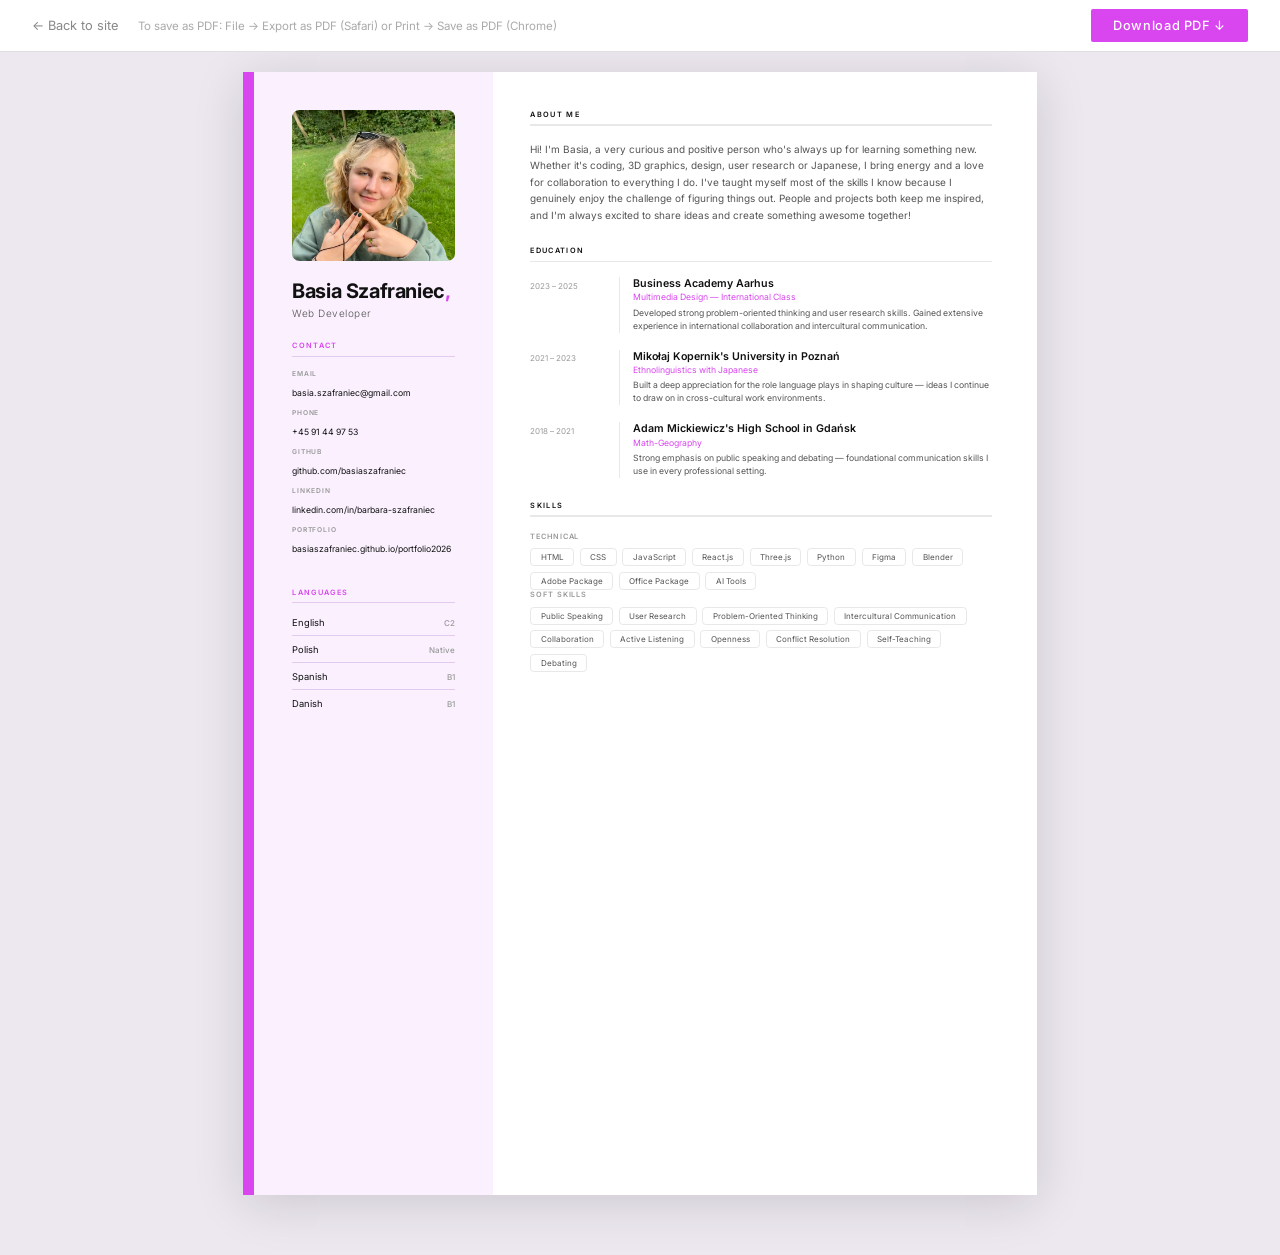
==== cv-download.html @ 639d2274 "CV website initial commit" ====
<!DOCTYPE html>
<html lang="en">
<head>
    <meta charset="UTF-8">
    <meta name="viewport" content="width=device-width, initial-scale=1.0">
    <title>Basia Szafraniec — CV</title>
    <link rel="preconnect" href="https://fonts.googleapis.com">
    <link rel="preconnect" href="https://fonts.gstatic.com" crossorigin>
    <link href="https://fonts.googleapis.com/css2?family=Inter:wght@300;400;500;600;700&display=swap" rel="stylesheet">
    <style>
        /* ── Reset ─────────────────────────── */
        *, *::before, *::after { box-sizing: border-box; margin: 0; padding: 0; }

        :root {
            --pink:       #d946ef;
            --pink-light: #faf0fe;
            --text:       #111111;
            --muted:      #555555;
            --light:      #999999;
            --border:     #e8e8e8;
        }

        body {
            font-family: 'Inter', system-ui, sans-serif;
            background: #ede8f0;
            -webkit-print-color-adjust: exact;
            print-color-adjust: exact;
        }

        /* ── Screen print-bar ───────────────── */
        .print-bar {
            position: fixed;
            top: 0; left: 0; right: 0;
            height: 52px;
            background: #fff;
            border-bottom: 1px solid #e0e0e0;
            display: flex;
            align-items: center;
            justify-content: space-between;
            padding: 0 32px;
            z-index: 999;
            gap: 16px;
        }

        .print-bar-left {
            display: flex;
            align-items: center;
            gap: 20px;
        }

        .print-bar a {
            font-size: 0.8rem;
            color: #888;
            text-decoration: none;
            transition: color 0.2s;
        }

        .print-bar a:hover { color: var(--text); }

        .print-note {
            font-size: 0.72rem;
            color: #aaa;
        }

        .btn-download {
            padding: 9px 22px;
            background: var(--pink);
            color: #fff;
            border: none;
            border-radius: 2px;
            font-family: inherit;
            font-size: 0.8rem;
            font-weight: 500;
            letter-spacing: 0.05em;
            cursor: pointer;
            transition: opacity 0.2s;
        }

        .btn-download:hover { opacity: 0.85; }

        /* ── Page wrapper ───────────────────── */
        .page-wrapper {
            display: flex;
            justify-content: center;
            padding: 72px 20px 60px;
        }

        /* ── CV page — locked to A4 ─────────── */
        .cv-page {
            width: 210mm;
            height: 297mm;
            overflow: hidden;
            background: #fff;
            display: flex;
            box-shadow: 0 8px 48px rgba(0,0,0,0.14);
            position: relative;
        }

        /* ── Left sidebar ───────────────────── */
        .sidebar {
            width: 66mm;
            flex-shrink: 0;
            background: var(--pink-light);
            padding: 10mm 10mm 10mm 13mm;
            display: flex;
            flex-direction: column;
            position: relative;
        }

        .sidebar::before {
            content: '';
            position: absolute;
            left: 0; top: 0; bottom: 0;
            width: 3mm;
            background: var(--pink);
        }

        /* Photo */
        .cv-photo {
            width: 100%;
            height: 40mm;
            object-fit: cover;
            object-position: top center;
            border-radius: 2mm;
            display: block;
            margin-bottom: 5mm;
        }

        /* Name block */
        .cv-name {
            font-size: 15pt;
            font-weight: 700;
            line-height: 1.15;
            letter-spacing: -0.02em;
            color: var(--text);
            margin-bottom: 1mm;
        }

        .cv-name .comma { color: var(--pink); }

        .cv-role {
            font-size: 7.5pt;
            font-weight: 300;
            color: var(--muted);
            letter-spacing: 0.05em;
            margin-bottom: 6mm;
        }

        /* Section label */
        .s-label {
            font-size: 5.5pt;
            font-weight: 600;
            letter-spacing: 0.18em;
            text-transform: uppercase;
            color: var(--pink);
            margin-bottom: 1.5mm;
        }

        .s-rule {
            height: 0.3mm;
            background: #e2caf0;
            margin-bottom: 3.5mm;
        }

        /* Contact */
        .contact-block { margin-bottom: 6mm; }

        .contact-item { margin-bottom: 2.5mm; }

        .contact-item-label {
            font-size: 5pt;
            font-weight: 600;
            letter-spacing: 0.12em;
            text-transform: uppercase;
            color: var(--light);
            display: block;
            margin-bottom: 0.4mm;
        }

        .contact-item-val {
            font-size: 6.5pt;
            color: var(--text);
            word-break: break-all;
            line-height: 1.4;
        }

        /* Languages */
        .lang-block {}

        .lang-item {
            display: flex;
            justify-content: space-between;
            align-items: baseline;
            margin-bottom: 2mm;
            padding-bottom: 2mm;
            border-bottom: 0.3mm solid #e2caf0;
        }

        .lang-item:last-child { border-bottom: none; margin-bottom: 0; }

        .lang-name { font-size: 7pt; color: var(--text); }
        .lang-level { font-size: 6pt; color: var(--light); font-weight: 500; }

        /* ── Right main content ─────────────── */
        .cv-main {
            flex: 1;
            padding: 10mm 12mm 10mm 10mm;
            display: flex;
            flex-direction: column;
        }

        /* Section headings in main */
        .m-label {
            font-size: 5.5pt;
            font-weight: 600;
            letter-spacing: 0.18em;
            text-transform: uppercase;
            color: var(--text);
            margin-bottom: 1.5mm;
        }

        .m-rule {
            height: 0.3mm;
            background: var(--border);
            margin-bottom: 4mm;
        }

        /* About */
        .about-block { margin-bottom: 6mm; }

        .about-text {
            font-size: 7.5pt;
            line-height: 1.65;
            color: var(--muted);
        }

        /* Education */
        .edu-block { margin-bottom: 6mm; }

        .edu-item {
            display: grid;
            grid-template-columns: 20mm 1fr;
            gap: 0 3.5mm;
            margin-bottom: 4.5mm;
        }

        .edu-item:last-child { margin-bottom: 0; }

        .edu-year {
            font-size: 6pt;
            color: var(--light);
            padding-top: 1mm;
            line-height: 1.3;
        }

        .edu-right {
            border-left: 0.4mm solid var(--border);
            padding-left: 3.5mm;
        }

        .edu-school {
            font-size: 8pt;
            font-weight: 600;
            color: var(--text);
            margin-bottom: 0.6mm;
        }

        .edu-field {
            font-size: 6.5pt;
            color: var(--pink);
            display: block;
            margin-bottom: 1.2mm;
        }

        .edu-desc {
            font-size: 6.5pt;
            color: var(--muted);
            line-height: 1.5;
        }

        /* Skills */
        .skills-block {}

        .skills-subhead {
            font-size: 5.5pt;
            font-weight: 600;
            letter-spacing: 0.12em;
            text-transform: uppercase;
            color: var(--light);
            margin-bottom: 2mm;
        }

        .skills-subhead + .skills-subhead { margin-top: 3.5mm; }

        .skill-tags {
            display: flex;
            flex-wrap: wrap;
            gap: 1.5mm;
            margin-bottom: 0;
        }

        .skill-tag {
            font-size: 6pt;
            padding: 0.8mm 2.5mm;
            border: 0.3mm solid var(--border);
            border-radius: 1mm;
            color: var(--muted);
        }

        /* ── Print overrides ────────────────── */
        @media print {
            .print-bar { display: none !important; }
            body { background: white; }
            .page-wrapper { padding: 0; }
            .cv-page { box-shadow: none; }
            @page { size: A4; margin: 0; }
        }
    </style>
</head>
<body>

    <!-- ── Screen toolbar ──────────────────── -->
    <div class="print-bar">
        <div class="print-bar-left">
            <a href="index.html">← Back to site</a>
            <span class="print-note">To save as PDF: File → Export as PDF (Safari) or Print → Save as PDF (Chrome)</span>
        </div>
        <button class="btn-download" onclick="window.print()">Download PDF ↓</button>
    </div>

    <!-- ── CV page ─────────────────────────── -->
    <div class="page-wrapper">
        <div class="cv-page">

            <!-- ── Sidebar ─────────────────── -->
            <div class="sidebar">
                <img src="assets/images/prof.png" alt="Basia Szafraniec" class="cv-photo">

                <div class="cv-name">Basia Szafraniec<span class="comma">,</span></div>
                <div class="cv-role">Web Developer</div>

                <!-- Contact -->
                <div class="contact-block">
                    <div class="s-label">Contact</div>
                    <div class="s-rule"></div>

                    <div class="contact-item">
                        <span class="contact-item-label">Email</span>
                        <span class="contact-item-val">basia.szafraniec@gmail.com</span>
                    </div>
                    <div class="contact-item">
                        <span class="contact-item-label">Phone</span>
                        <span class="contact-item-val">+45 91 44 97 53</span>
                    </div>
                    <div class="contact-item">
                        <span class="contact-item-label">GitHub</span>
                        <span class="contact-item-val">github.com/basiaszafraniec</span>
                    </div>
                    <div class="contact-item">
                        <span class="contact-item-label">LinkedIn</span>
                        <span class="contact-item-val">linkedin.com/in/barbara-szafraniec</span>
                    </div>
                    <div class="contact-item">
                        <span class="contact-item-label">Portfolio</span>
                        <span class="contact-item-val">basiaszafraniec.github.io/portfolio2026</span>
                    </div>
                </div>

                <!-- Languages -->
                <div class="lang-block">
                    <div class="s-label">Languages</div>
                    <div class="s-rule"></div>

                    <div class="lang-item">
                        <span class="lang-name">English</span>
                        <span class="lang-level">C2</span>
                    </div>
                    <div class="lang-item">
                        <span class="lang-name">Polish</span>
                        <span class="lang-level">Native</span>
                    </div>
                    <div class="lang-item">
                        <span class="lang-name">Spanish</span>
                        <span class="lang-level">B1</span>
                    </div>
                    <div class="lang-item">
                        <span class="lang-name">Danish</span>
                        <span class="lang-level">B1</span>
                    </div>
                </div>
            </div>

            <!-- ── Main content ─────────────── -->
            <div class="cv-main">

                <!-- About -->
                <div class="about-block">
                    <div class="m-label">About Me</div>
                    <div class="m-rule"></div>
                    <p class="about-text">
                        Hi! I'm Basia, a very curious and positive person who's always up for learning something new.
                        Whether it's coding, 3D graphics, design, user research or Japanese, I bring energy and a love
                        for collaboration to everything I do. I've taught myself most of the skills I know because I
                        genuinely enjoy the challenge of figuring things out. People and projects both keep me
                        inspired, and I'm always excited to share ideas and create something awesome together!
                    </p>
                </div>

                <!-- Education -->
                <div class="edu-block">
                    <div class="m-label">Education</div>
                    <div class="m-rule"></div>

                    <div class="edu-item">
                        <span class="edu-year">2023 – 2025</span>
                        <div class="edu-right">
                            <div class="edu-school">Business Academy Aarhus</div>
                            <span class="edu-field">Multimedia Design — International Class</span>
                            <p class="edu-desc">Developed strong problem-oriented thinking and user research skills. Gained extensive experience in international collaboration and intercultural communication.</p>
                        </div>
                    </div>

                    <div class="edu-item">
                        <span class="edu-year">2021 – 2023</span>
                        <div class="edu-right">
                            <div class="edu-school">Mikołaj Kopernik's University in Poznań</div>
                            <span class="edu-field">Ethnolinguistics with Japanese</span>
                            <p class="edu-desc">Built a deep appreciation for the role language plays in shaping culture — ideas I continue to draw on in cross-cultural work environments.</p>
                        </div>
                    </div>

                    <div class="edu-item">
                        <span class="edu-year">2018 – 2021</span>
                        <div class="edu-right">
                            <div class="edu-school">Adam Mickiewicz's High School in Gdańsk</div>
                            <span class="edu-field">Math-Geography</span>
                            <p class="edu-desc">Strong emphasis on public speaking and debating — foundational communication skills I use in every professional setting.</p>
                        </div>
                    </div>
                </div>

                <!-- Skills -->
                <div class="skills-block">
                    <div class="m-label">Skills</div>
                    <div class="m-rule"></div>

                    <div class="skills-subhead">Technical</div>
                    <div class="skill-tags">
                        <span class="skill-tag">HTML</span>
                        <span class="skill-tag">CSS</span>
                        <span class="skill-tag">JavaScript</span>
                        <span class="skill-tag">React.js</span>
                        <span class="skill-tag">Three.js</span>
                        <span class="skill-tag">Python</span>
                        <span class="skill-tag">Figma</span>
                        <span class="skill-tag">Blender</span>
                        <span class="skill-tag">Adobe Package</span>
                        <span class="skill-tag">Office Package</span>
                        <span class="skill-tag">AI Tools</span>
                    </div>

                    <div class="skills-subhead">Soft Skills</div>
                    <div class="skill-tags">
                        <span class="skill-tag">Public Speaking</span>
                        <span class="skill-tag">User Research</span>
                        <span class="skill-tag">Problem-Oriented Thinking</span>
                        <span class="skill-tag">Intercultural Communication</span>
                        <span class="skill-tag">Collaboration</span>
                        <span class="skill-tag">Active Listening</span>
                        <span class="skill-tag">Openness</span>
                        <span class="skill-tag">Conflict Resolution</span>
                        <span class="skill-tag">Self-Teaching</span>
                        <span class="skill-tag">Debating</span>
                    </div>
                </div>

            </div><!-- /cv-main -->
        </div><!-- /cv-page -->
    </div><!-- /page-wrapper -->

</body>
</html>
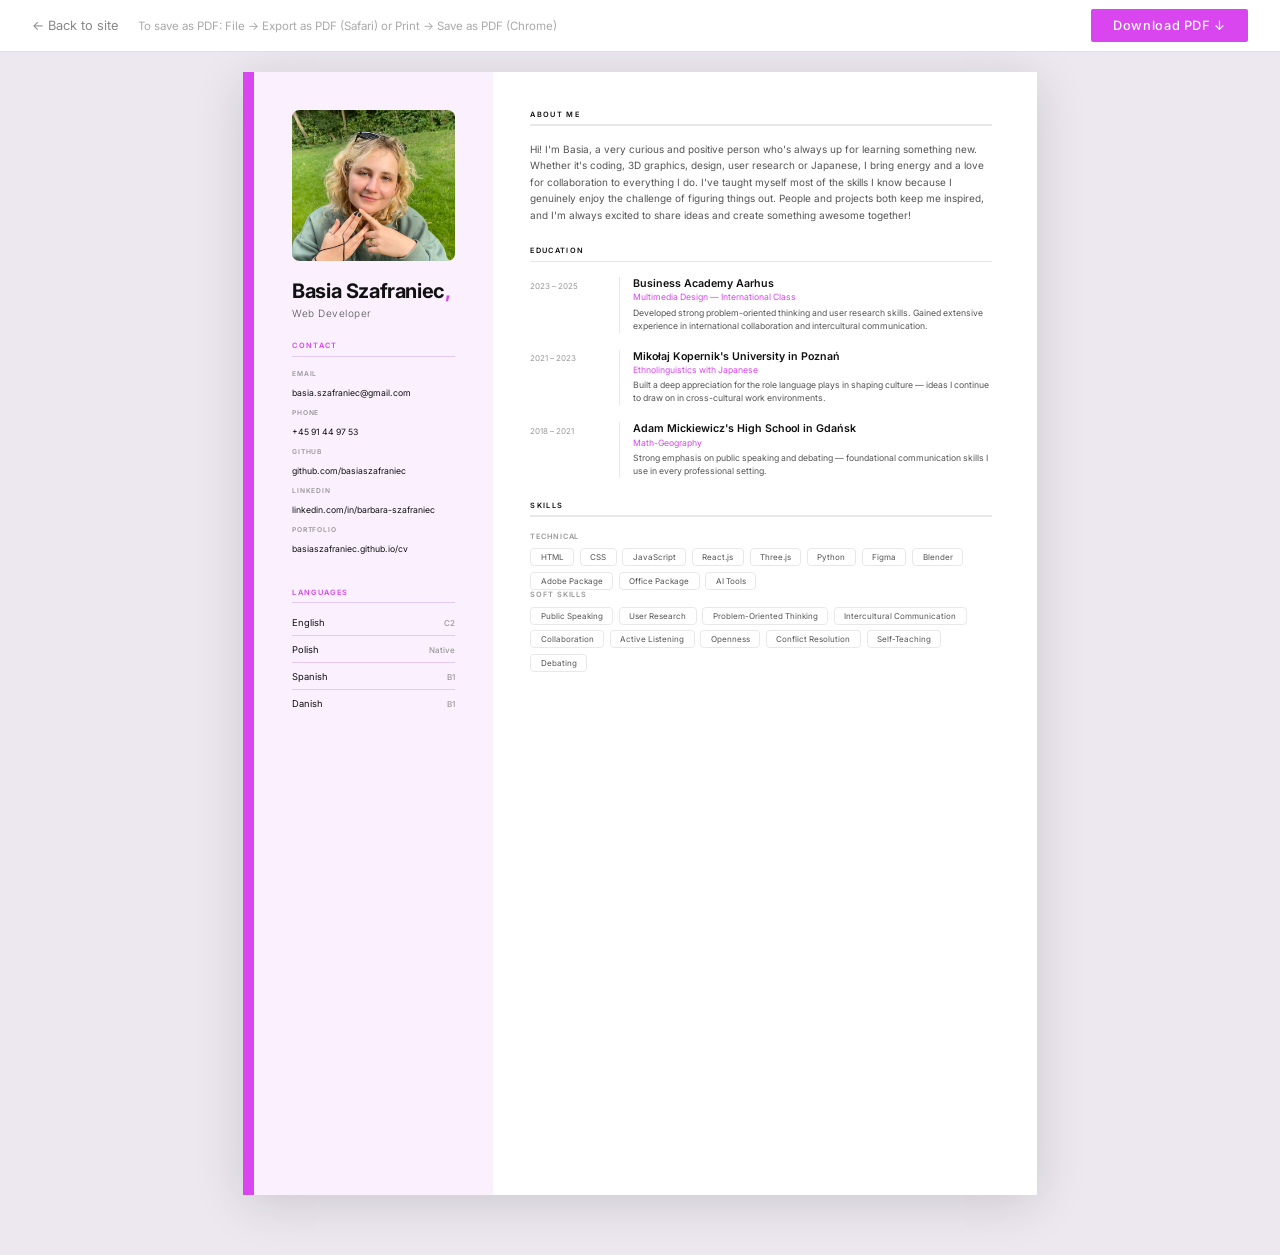
==== commit 3e0b25de: "Fix CV sizing, update portfolio link to live URL" ====
--- a/cv-download.html
+++ b/cv-download.html
@@ -362,7 +362,7 @@
                     </div>
                     <div class="contact-item">
                         <span class="contact-item-label">Portfolio</span>
-                        <span class="contact-item-val">basiaszafraniec.github.io/portfolio2026</span>
+                        <span class="contact-item-val">basiaszafraniec.github.io/cv</span>
                     </div>
                 </div>
 
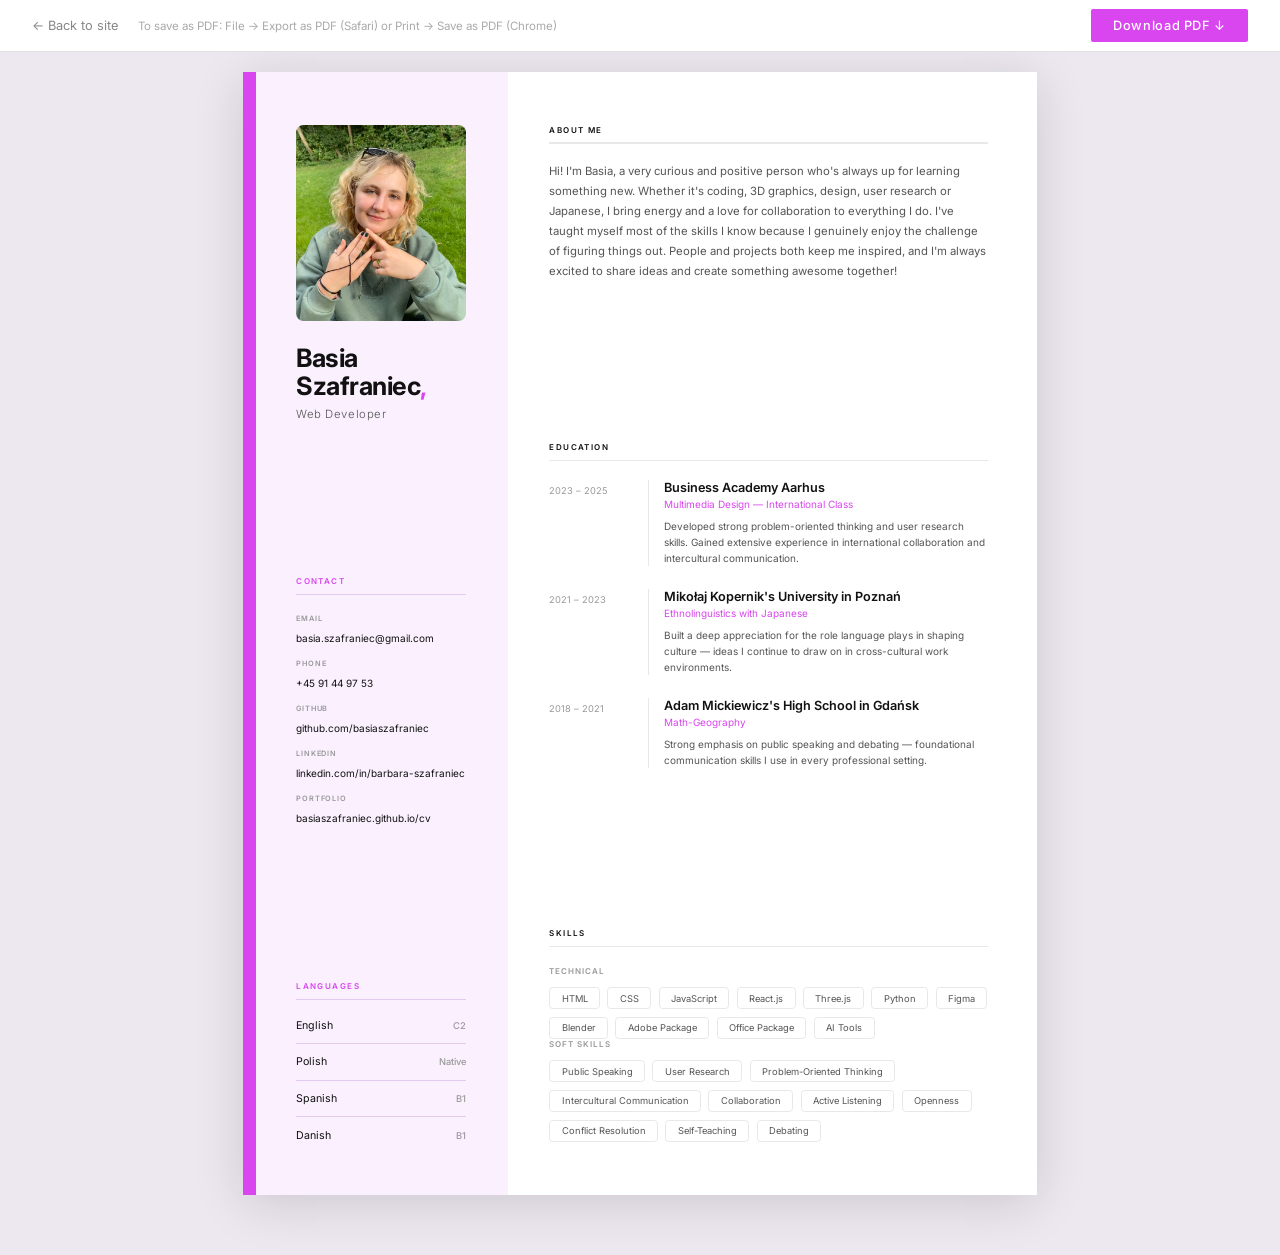
==== commit ee797591: "Fix CV: full A4 layout with readable font sizes and space-between distribution" ====
--- a/cv-download.html
+++ b/cv-download.html
@@ -93,17 +93,17 @@
             background: #fff;
             display: flex;
             box-shadow: 0 8px 48px rgba(0,0,0,0.14);
-            position: relative;
         }
 
         /* ── Left sidebar ───────────────────── */
         .sidebar {
-            width: 66mm;
+            width: 70mm;
             flex-shrink: 0;
             background: var(--pink-light);
-            padding: 10mm 10mm 10mm 13mm;
+            padding: 14mm 11mm 14mm 14mm;
             display: flex;
             flex-direction: column;
+            justify-content: space-between; /* spreads 3 groups across full height */
             position: relative;
         }
 
@@ -111,197 +111,189 @@
             content: '';
             position: absolute;
             left: 0; top: 0; bottom: 0;
-            width: 3mm;
+            width: 3.5mm;
             background: var(--pink);
         }
+
+        /* Group 1: photo + identity */
+        .sidebar-identity {}
 
         /* Photo */
         .cv-photo {
             width: 100%;
-            height: 40mm;
+            height: 52mm;
             object-fit: cover;
             object-position: top center;
             border-radius: 2mm;
             display: block;
-            margin-bottom: 5mm;
-        }
-
-        /* Name block */
+            margin-bottom: 6mm;
+        }
+
         .cv-name {
-            font-size: 15pt;
+            font-size: 19pt;
             font-weight: 700;
-            line-height: 1.15;
+            line-height: 1.1;
             letter-spacing: -0.02em;
             color: var(--text);
-            margin-bottom: 1mm;
+            margin-bottom: 2mm;
         }
 
         .cv-name .comma { color: var(--pink); }
 
         .cv-role {
-            font-size: 7.5pt;
+            font-size: 8.5pt;
             font-weight: 300;
             color: var(--muted);
             letter-spacing: 0.05em;
-            margin-bottom: 6mm;
         }
 
         /* Section label */
         .s-label {
-            font-size: 5.5pt;
+            font-size: 6pt;
             font-weight: 600;
             letter-spacing: 0.18em;
             text-transform: uppercase;
             color: var(--pink);
-            margin-bottom: 1.5mm;
+            margin-bottom: 2mm;
         }
 
         .s-rule {
             height: 0.3mm;
             background: #e2caf0;
-            margin-bottom: 3.5mm;
-        }
-
-        /* Contact */
-        .contact-block { margin-bottom: 6mm; }
-
-        .contact-item { margin-bottom: 2.5mm; }
+            margin-bottom: 5mm;
+        }
+
+        /* Contact items */
+        .contact-item { margin-bottom: 3.5mm; }
+        .contact-item:last-child { margin-bottom: 0; }
 
         .contact-item-label {
-            font-size: 5pt;
+            font-size: 5.5pt;
             font-weight: 600;
             letter-spacing: 0.12em;
             text-transform: uppercase;
             color: var(--light);
             display: block;
-            margin-bottom: 0.4mm;
+            margin-bottom: 0.8mm;
         }
 
         .contact-item-val {
-            font-size: 6.5pt;
+            font-size: 7.5pt;
             color: var(--text);
             word-break: break-all;
-            line-height: 1.4;
-        }
-
-        /* Languages */
-        .lang-block {}
-
+            line-height: 1.5;
+        }
+
+        /* Language items */
         .lang-item {
             display: flex;
             justify-content: space-between;
             align-items: baseline;
-            margin-bottom: 2mm;
-            padding-bottom: 2mm;
+            padding-bottom: 3mm;
+            margin-bottom: 3mm;
             border-bottom: 0.3mm solid #e2caf0;
         }
 
-        .lang-item:last-child { border-bottom: none; margin-bottom: 0; }
-
-        .lang-name { font-size: 7pt; color: var(--text); }
-        .lang-level { font-size: 6pt; color: var(--light); font-weight: 500; }
+        .lang-item:last-child { border-bottom: none; padding-bottom: 0; margin-bottom: 0; }
+
+        .lang-name  { font-size: 8pt;   color: var(--text);  }
+        .lang-level { font-size: 7pt;   color: var(--light); font-weight: 500; }
 
         /* ── Right main content ─────────────── */
         .cv-main {
             flex: 1;
-            padding: 10mm 12mm 10mm 10mm;
+            padding: 14mm 13mm 14mm 11mm;
             display: flex;
             flex-direction: column;
-        }
-
-        /* Section headings in main */
+            justify-content: space-between; /* spreads 3 sections across full height */
+        }
+
+        /* Section headings */
         .m-label {
-            font-size: 5.5pt;
+            font-size: 6pt;
             font-weight: 600;
             letter-spacing: 0.18em;
             text-transform: uppercase;
             color: var(--text);
-            margin-bottom: 1.5mm;
+            margin-bottom: 2mm;
         }
 
         .m-rule {
             height: 0.3mm;
             background: var(--border);
-            margin-bottom: 4mm;
+            margin-bottom: 5mm;
         }
 
         /* About */
-        .about-block { margin-bottom: 6mm; }
-
         .about-text {
-            font-size: 7.5pt;
-            line-height: 1.65;
+            font-size: 8.5pt;
+            line-height: 1.75;
             color: var(--muted);
         }
 
-        /* Education */
-        .edu-block { margin-bottom: 6mm; }
-
+        /* Education items */
         .edu-item {
             display: grid;
-            grid-template-columns: 20mm 1fr;
-            gap: 0 3.5mm;
-            margin-bottom: 4.5mm;
+            grid-template-columns: 22mm 1fr;
+            gap: 0 4mm;
+            margin-bottom: 6mm;
         }
 
         .edu-item:last-child { margin-bottom: 0; }
 
         .edu-year {
-            font-size: 6pt;
+            font-size: 7pt;
             color: var(--light);
-            padding-top: 1mm;
-            line-height: 1.3;
+            padding-top: 1.2mm;
+            line-height: 1.4;
         }
 
         .edu-right {
-            border-left: 0.4mm solid var(--border);
-            padding-left: 3.5mm;
+            border-left: 0.5mm solid var(--border);
+            padding-left: 4mm;
         }
 
         .edu-school {
-            font-size: 8pt;
+            font-size: 9.5pt;
             font-weight: 600;
             color: var(--text);
-            margin-bottom: 0.6mm;
+            margin-bottom: 1mm;
         }
 
         .edu-field {
-            font-size: 6.5pt;
+            font-size: 7.5pt;
             color: var(--pink);
             display: block;
-            margin-bottom: 1.2mm;
+            margin-bottom: 2mm;
         }
 
         .edu-desc {
-            font-size: 6.5pt;
+            font-size: 7.5pt;
             color: var(--muted);
-            line-height: 1.5;
+            line-height: 1.6;
         }
 
         /* Skills */
-        .skills-block {}
-
         .skills-subhead {
-            font-size: 5.5pt;
+            font-size: 6pt;
             font-weight: 600;
             letter-spacing: 0.12em;
             text-transform: uppercase;
             color: var(--light);
-            margin-bottom: 2mm;
-        }
-
-        .skills-subhead + .skills-subhead { margin-top: 3.5mm; }
+            margin-bottom: 3mm;
+        }
+
+        .skills-subhead + .skills-subhead { margin-top: 5mm; }
 
         .skill-tags {
             display: flex;
             flex-wrap: wrap;
-            gap: 1.5mm;
-            margin-bottom: 0;
+            gap: 2mm;
         }
 
         .skill-tag {
-            font-size: 6pt;
-            padding: 0.8mm 2.5mm;
+            font-size: 7pt;
+            padding: 1.2mm 3mm;
             border: 0.3mm solid var(--border);
             border-radius: 1mm;
             color: var(--muted);
@@ -332,18 +324,19 @@
     <div class="page-wrapper">
         <div class="cv-page">
 
-            <!-- ── Sidebar ─────────────────── -->
+            <!-- ── Sidebar (3 flex groups spread top→bottom) ── -->
             <div class="sidebar">
-                <img src="assets/images/prof.png" alt="Basia Szafraniec" class="cv-photo">
-
-                <div class="cv-name">Basia Szafraniec<span class="comma">,</span></div>
-                <div class="cv-role">Web Developer</div>
-
-                <!-- Contact -->
-                <div class="contact-block">
+                <!-- Group 1: identity -->
+                <div>
+                    <img src="assets/images/prof.png" alt="Basia Szafraniec" class="cv-photo">
+                    <div class="cv-name">Basia Szafraniec<span class="comma">,</span></div>
+                    <div class="cv-role">Web Developer</div>
+                </div>
+
+                <!-- Group 2: contact -->
+                <div>
                     <div class="s-label">Contact</div>
                     <div class="s-rule"></div>
-
                     <div class="contact-item">
                         <span class="contact-item-label">Email</span>
                         <span class="contact-item-val">basia.szafraniec@gmail.com</span>
@@ -366,11 +359,10 @@
                     </div>
                 </div>
 
-                <!-- Languages -->
-                <div class="lang-block">
+                <!-- Group 3: languages -->
+                <div>
                     <div class="s-label">Languages</div>
                     <div class="s-rule"></div>
-
                     <div class="lang-item">
                         <span class="lang-name">English</span>
                         <span class="lang-level">C2</span>
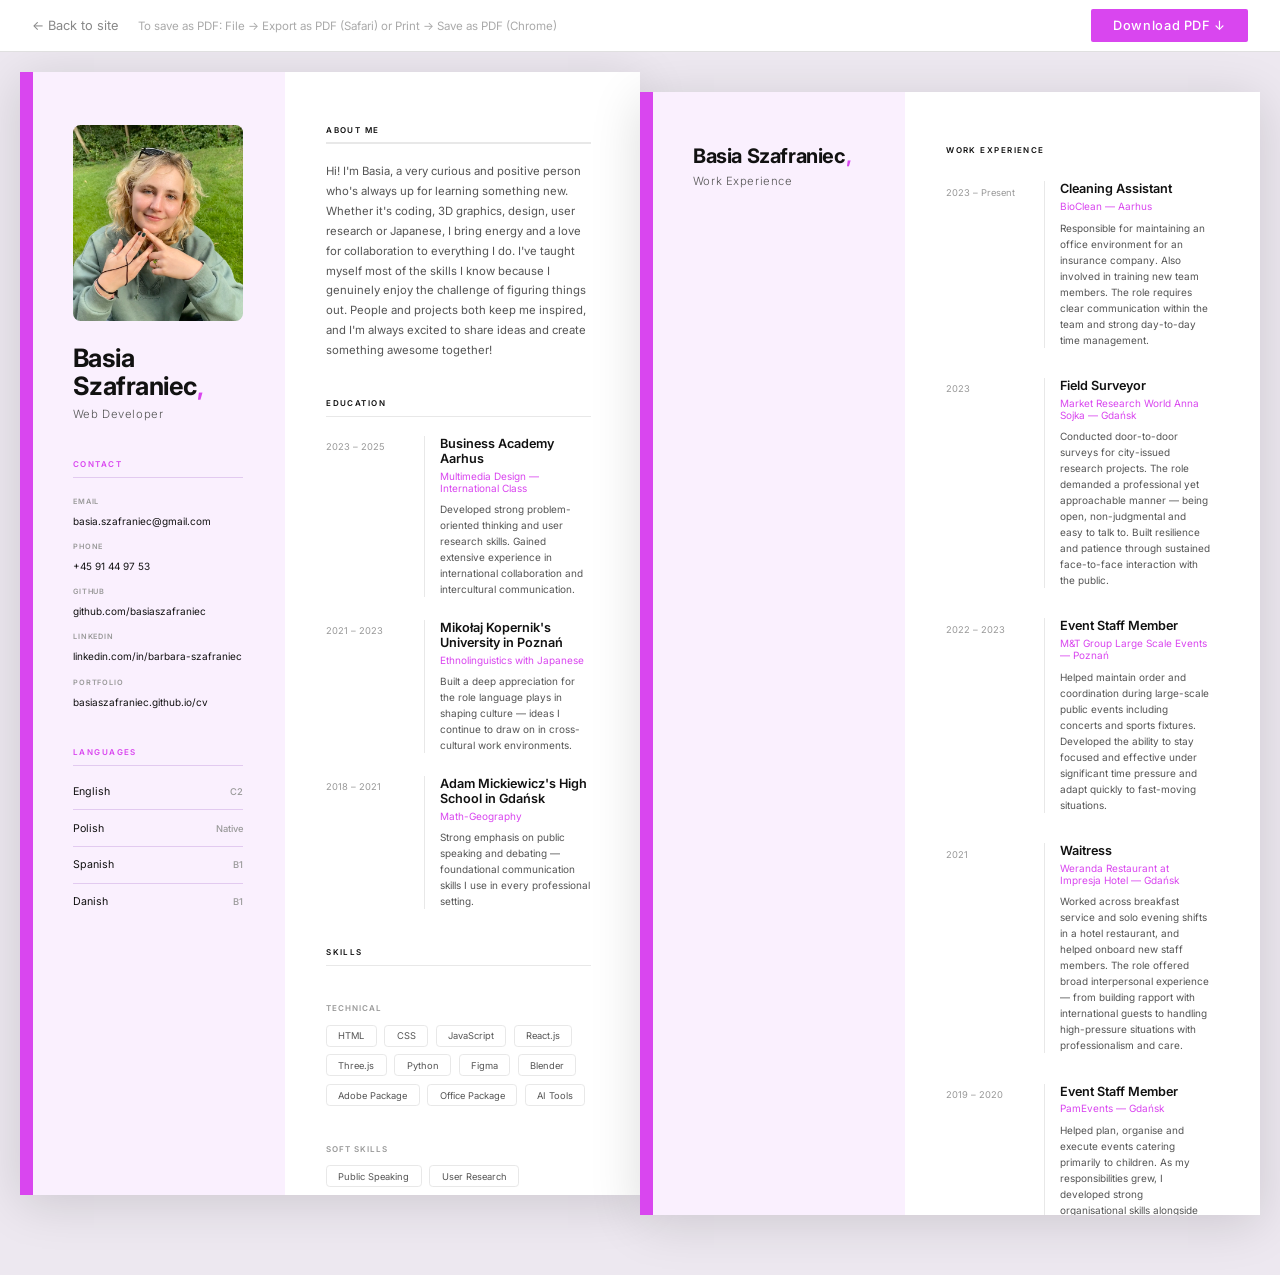
==== commit 386cdcb3: "Add page 2: work experience" ====
--- a/cv-download.html
+++ b/cv-download.html
@@ -103,7 +103,8 @@
             padding: 14mm 11mm 14mm 14mm;
             display: flex;
             flex-direction: column;
-            justify-content: space-between; /* spreads 3 groups across full height */
+            justify-content:baseline;
+            gap: 10mm;
             position: relative;
         }
 
@@ -205,7 +206,8 @@
             padding: 14mm 13mm 14mm 11mm;
             display: flex;
             flex-direction: column;
-            justify-content: space-between; /* spreads 3 sections across full height */
+            justify-content: baseline;
+            gap: 10mm;
         }
 
         /* Section headings */
@@ -281,6 +283,7 @@
             text-transform: uppercase;
             color: var(--light);
             margin-bottom: 3mm;
+            margin-top: 10mm;
         }
 
         .skills-subhead + .skills-subhead { margin-top: 5mm; }
@@ -299,12 +302,37 @@
             color: var(--muted);
         }
 
+        /* ── Page 2 overrides ───────────────── */
+        .cv-page-2 {
+            break-before: page;
+            margin-top: 20px; /* screen gap between pages */
+        }
+
+        .sidebar-p2 {
+            justify-content: flex-start !important;
+            gap: 0 !important;
+        }
+
+        .cv-main-p2 {
+            justify-content: flex-start !important;
+            gap: 0 !important;
+        }
+
+        .cv-main-p2 .edu-item {
+            margin-bottom: 8mm;
+        }
+
+        .cv-main-p2 .edu-item:last-child {
+            margin-bottom: 0;
+        }
+
         /* ── Print overrides ────────────────── */
         @media print {
             .print-bar { display: none !important; }
             body { background: white; }
-            .page-wrapper { padding: 0; }
+            .page-wrapper { padding: 0; flex-direction: column; }
             .cv-page { box-shadow: none; }
+            .cv-page-2 { margin-top: 0; }
             @page { size: A4; margin: 0; }
         }
     </style>
@@ -467,7 +495,72 @@
                 </div>
 
             </div><!-- /cv-main -->
-        </div><!-- /cv-page -->
+        </div><!-- /cv-page p1 -->
+
+        <!-- ── Page 2: Work Experience ────── -->
+        <div class="cv-page cv-page-2">
+
+            <!-- Sidebar -->
+            <div class="sidebar sidebar-p2">
+                <div>
+                    <div class="cv-name" style="font-size:15pt">Basia Szafraniec<span class="comma">,</span></div>
+                    <div class="cv-role" style="margin-top:2mm">Work Experience</div>
+                </div>
+            </div>
+
+            <!-- Main -->
+            <div class="cv-main cv-main-p2">
+                <div class="m-label">Work Experience</div>
+                <div class="m-rule"></div>
+
+                <div class="edu-item">
+                    <span class="edu-year">2023 – Present</span>
+                    <div class="edu-right">
+                        <div class="edu-school">Cleaning Assistant</div>
+                        <span class="edu-field">BioClean — Aarhus</span>
+                        <p class="edu-desc">Responsible for maintaining an office environment for an insurance company. Also involved in training new team members. The role requires clear communication within the team and strong day-to-day time management.</p>
+                    </div>
+                </div>
+
+                <div class="edu-item">
+                    <span class="edu-year">2023</span>
+                    <div class="edu-right">
+                        <div class="edu-school">Field Surveyor</div>
+                        <span class="edu-field">Market Research World Anna Sojka — Gdańsk</span>
+                        <p class="edu-desc">Conducted door-to-door surveys for city-issued research projects. The role demanded a professional yet approachable manner — being open, non-judgmental and easy to talk to. Built resilience and patience through sustained face-to-face interaction with the public.</p>
+                    </div>
+                </div>
+
+                <div class="edu-item">
+                    <span class="edu-year">2022 – 2023</span>
+                    <div class="edu-right">
+                        <div class="edu-school">Event Staff Member</div>
+                        <span class="edu-field">M&T Group Large Scale Events — Poznań</span>
+                        <p class="edu-desc">Helped maintain order and coordination during large-scale public events including concerts and sports fixtures. Developed the ability to stay focused and effective under significant time pressure and adapt quickly to fast-moving situations.</p>
+                    </div>
+                </div>
+
+                <div class="edu-item">
+                    <span class="edu-year">2021</span>
+                    <div class="edu-right">
+                        <div class="edu-school">Waitress</div>
+                        <span class="edu-field">Weranda Restaurant at Impresja Hotel — Gdańsk</span>
+                        <p class="edu-desc">Worked across breakfast service and solo evening shifts in a hotel restaurant, and helped onboard new staff members. The role offered broad interpersonal experience — from building rapport with international guests to handling high-pressure situations with professionalism and care.</p>
+                    </div>
+                </div>
+
+                <div class="edu-item">
+                    <span class="edu-year">2019 – 2020</span>
+                    <div class="edu-right">
+                        <div class="edu-school">Event Staff Member</div>
+                        <span class="edu-field">PamEvents — Gdańsk</span>
+                        <p class="edu-desc">Helped plan, organise and execute events catering primarily to children. As my responsibilities grew, I developed strong organisational skills alongside valuable experience in team collaboration and active listening as key tools for effective communication in large projects.</p>
+                    </div>
+                </div>
+
+            </div><!-- /cv-main-p2 -->
+        </div><!-- /cv-page p2 -->
+
     </div><!-- /page-wrapper -->
 
 </body>
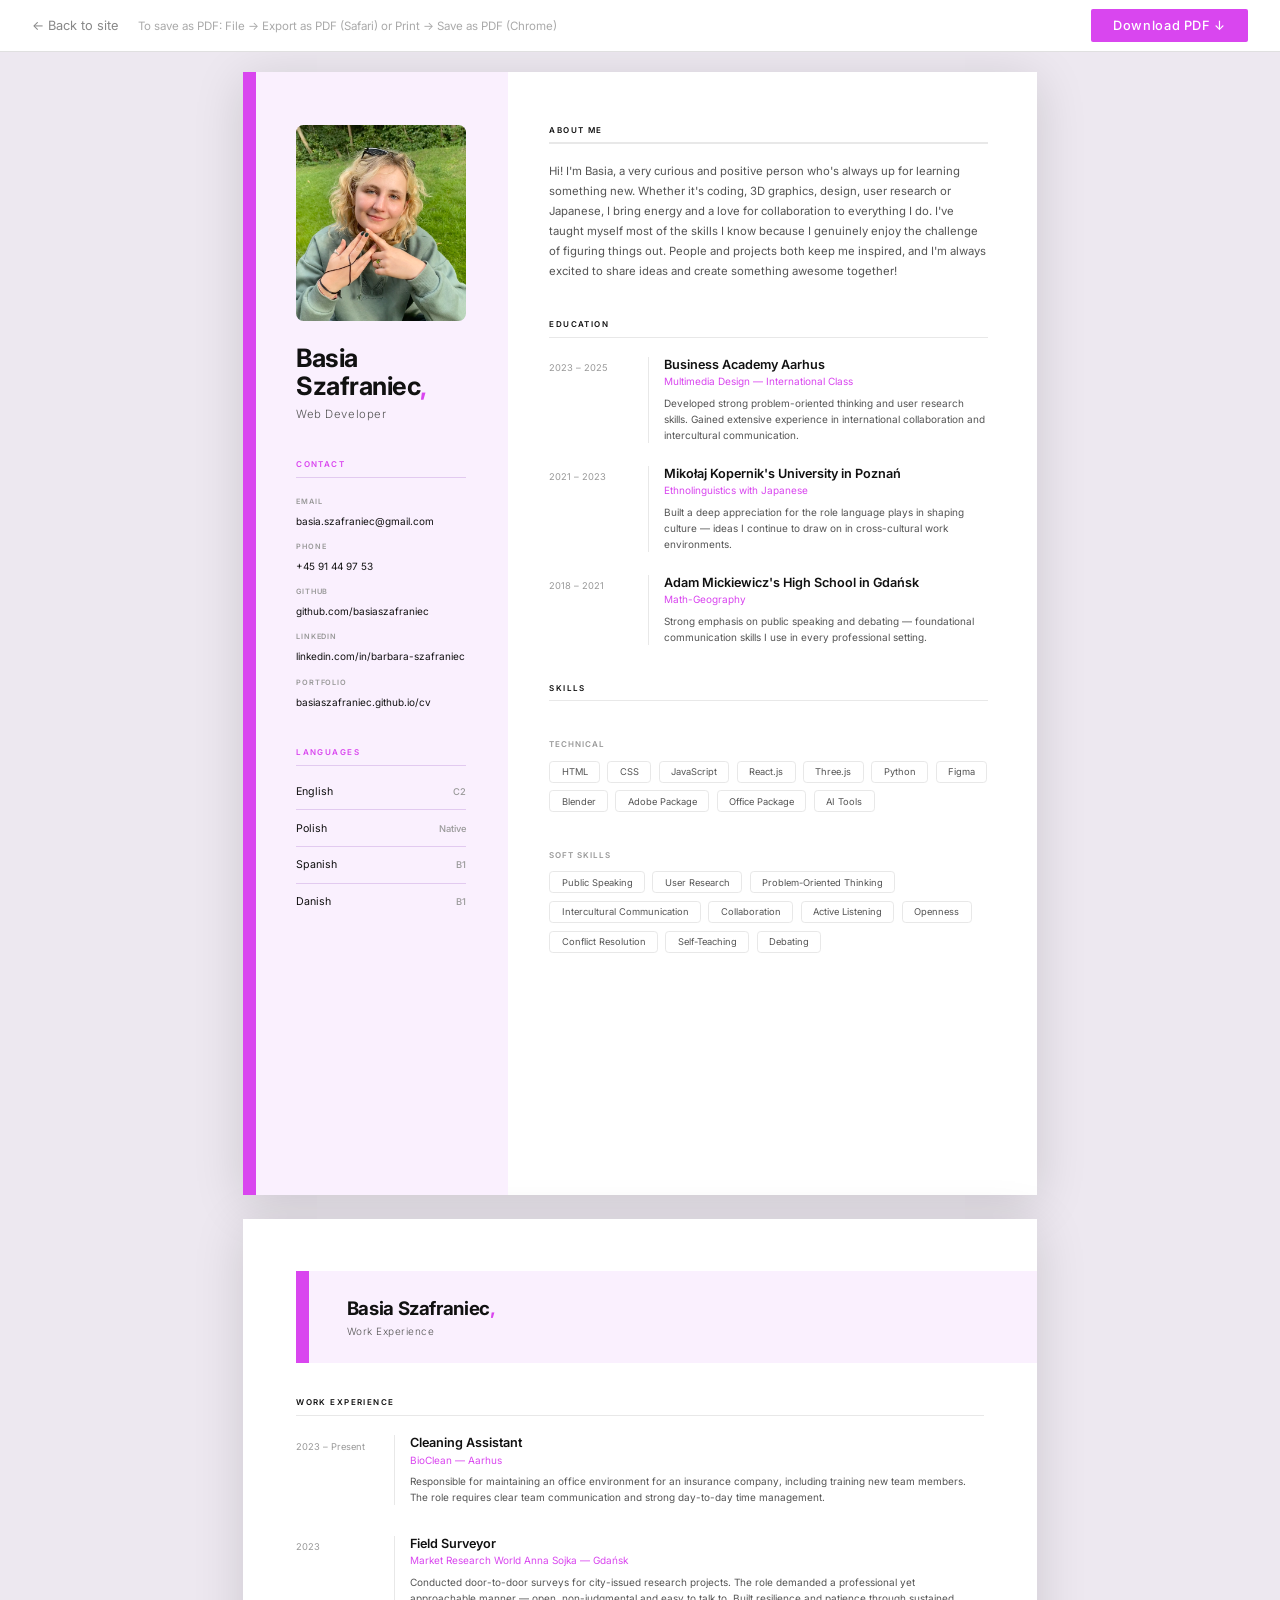
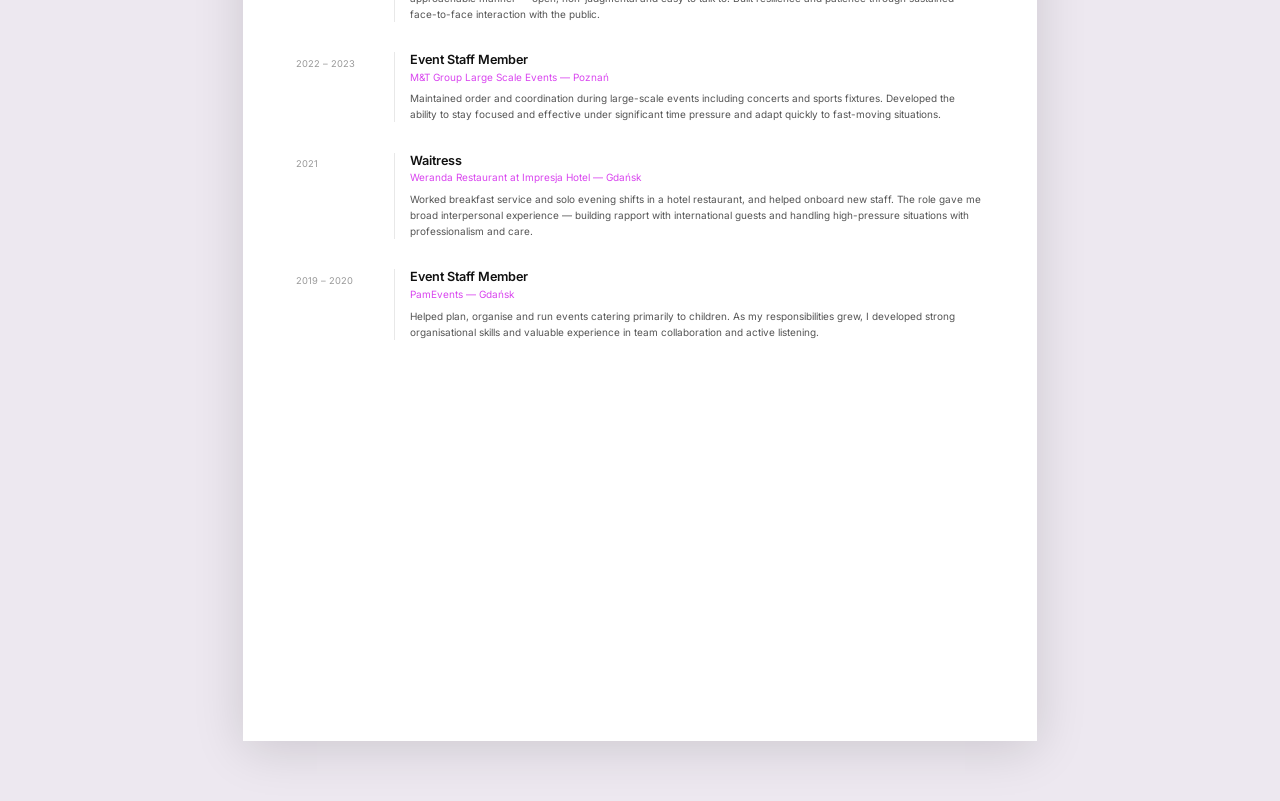
==== commit b09df513: "Fix page 2: stacks below p1, small pink card header, natural text layout" ====
--- a/cv-download.html
+++ b/cv-download.html
@@ -81,7 +81,9 @@
         /* ── Page wrapper ───────────────────── */
         .page-wrapper {
             display: flex;
-            justify-content: center;
+            flex-direction: column;
+            align-items: center;
+            gap: 24px;
             padding: 72px 20px 60px;
         }
 
@@ -302,27 +304,50 @@
             color: var(--muted);
         }
 
-        /* ── Page 2 overrides ───────────────── */
+        /* ── Page 2 ─────────────────────────── */
         .cv-page-2 {
             break-before: page;
-            margin-top: 20px; /* screen gap between pages */
-        }
-
-        .sidebar-p2 {
-            justify-content: flex-start !important;
-            gap: 0 !important;
-        }
-
-        .cv-main-p2 {
-            justify-content: flex-start !important;
-            gap: 0 !important;
-        }
-
-        .cv-main-p2 .edu-item {
+            flex-direction: column;
+        }
+
+        /* Small pink name card — top left */
+        .p2-card {
+            display: inline-flex;
+            flex-direction: column;
+            background: var(--pink-light);
+            border-left: 3.5mm solid var(--pink);
+            padding: 7mm 10mm 7mm 10mm;
+            margin: 14mm 0 0 14mm;
+        }
+
+        .p2-card-name {
+            font-size: 14pt;
+            font-weight: 700;
+            line-height: 1.15;
+            letter-spacing: -0.02em;
+            color: var(--text);
+        }
+
+        .p2-card-name .comma { color: var(--pink); }
+
+        .p2-card-sub {
+            font-size: 7.5pt;
+            font-weight: 300;
+            color: var(--muted);
+            letter-spacing: 0.05em;
+            margin-top: 1.5mm;
+        }
+
+        /* Work experience content */
+        .p2-body {
+            padding: 9mm 14mm 14mm 14mm;
+        }
+
+        .p2-body .edu-item {
             margin-bottom: 8mm;
         }
 
-        .cv-main-p2 .edu-item:last-child {
+        .p2-body .edu-item:last-child {
             margin-bottom: 0;
         }
 
@@ -330,9 +355,8 @@
         @media print {
             .print-bar { display: none !important; }
             body { background: white; }
-            .page-wrapper { padding: 0; flex-direction: column; }
+            .page-wrapper { padding: 0; gap: 0; }
             .cv-page { box-shadow: none; }
-            .cv-page-2 { margin-top: 0; }
             @page { size: A4; margin: 0; }
         }
     </style>
@@ -500,16 +524,14 @@
         <!-- ── Page 2: Work Experience ────── -->
         <div class="cv-page cv-page-2">
 
-            <!-- Sidebar -->
-            <div class="sidebar sidebar-p2">
-                <div>
-                    <div class="cv-name" style="font-size:15pt">Basia Szafraniec<span class="comma">,</span></div>
-                    <div class="cv-role" style="margin-top:2mm">Work Experience</div>
-                </div>
+            <!-- Small pink name card, top left -->
+            <div class="p2-card">
+                <div class="p2-card-name">Basia Szafraniec<span class="comma">,</span></div>
+                <div class="p2-card-sub">Work Experience</div>
             </div>
 
-            <!-- Main -->
-            <div class="cv-main cv-main-p2">
+            <!-- Work experience entries -->
+            <div class="p2-body">
                 <div class="m-label">Work Experience</div>
                 <div class="m-rule"></div>
 
@@ -518,7 +540,7 @@
                     <div class="edu-right">
                         <div class="edu-school">Cleaning Assistant</div>
                         <span class="edu-field">BioClean — Aarhus</span>
-                        <p class="edu-desc">Responsible for maintaining an office environment for an insurance company. Also involved in training new team members. The role requires clear communication within the team and strong day-to-day time management.</p>
+                        <p class="edu-desc">Responsible for maintaining an office environment for an insurance company, including training new team members. The role requires clear team communication and strong day-to-day time management.</p>
                     </div>
                 </div>
 
@@ -527,7 +549,7 @@
                     <div class="edu-right">
                         <div class="edu-school">Field Surveyor</div>
                         <span class="edu-field">Market Research World Anna Sojka — Gdańsk</span>
-                        <p class="edu-desc">Conducted door-to-door surveys for city-issued research projects. The role demanded a professional yet approachable manner — being open, non-judgmental and easy to talk to. Built resilience and patience through sustained face-to-face interaction with the public.</p>
+                        <p class="edu-desc">Conducted door-to-door surveys for city-issued research projects. The role demanded a professional yet approachable manner — open, non-judgmental and easy to talk to. Built resilience and patience through sustained face-to-face interaction with the public.</p>
                     </div>
                 </div>
 
@@ -536,7 +558,7 @@
                     <div class="edu-right">
                         <div class="edu-school">Event Staff Member</div>
                         <span class="edu-field">M&T Group Large Scale Events — Poznań</span>
-                        <p class="edu-desc">Helped maintain order and coordination during large-scale public events including concerts and sports fixtures. Developed the ability to stay focused and effective under significant time pressure and adapt quickly to fast-moving situations.</p>
+                        <p class="edu-desc">Maintained order and coordination during large-scale events including concerts and sports fixtures. Developed the ability to stay focused and effective under significant time pressure and adapt quickly to fast-moving situations.</p>
                     </div>
                 </div>
 
@@ -545,7 +567,7 @@
                     <div class="edu-right">
                         <div class="edu-school">Waitress</div>
                         <span class="edu-field">Weranda Restaurant at Impresja Hotel — Gdańsk</span>
-                        <p class="edu-desc">Worked across breakfast service and solo evening shifts in a hotel restaurant, and helped onboard new staff members. The role offered broad interpersonal experience — from building rapport with international guests to handling high-pressure situations with professionalism and care.</p>
+                        <p class="edu-desc">Worked breakfast service and solo evening shifts in a hotel restaurant, and helped onboard new staff. The role gave me broad interpersonal experience — building rapport with international guests and handling high-pressure situations with professionalism and care.</p>
                     </div>
                 </div>
 
@@ -554,11 +576,11 @@
                     <div class="edu-right">
                         <div class="edu-school">Event Staff Member</div>
                         <span class="edu-field">PamEvents — Gdańsk</span>
-                        <p class="edu-desc">Helped plan, organise and execute events catering primarily to children. As my responsibilities grew, I developed strong organisational skills alongside valuable experience in team collaboration and active listening as key tools for effective communication in large projects.</p>
-                    </div>
-                </div>
-
-            </div><!-- /cv-main-p2 -->
+                        <p class="edu-desc">Helped plan, organise and run events catering primarily to children. As my responsibilities grew, I developed strong organisational skills and valuable experience in team collaboration and active listening.</p>
+                    </div>
+                </div>
+
+            </div><!-- /p2-body -->
         </div><!-- /cv-page p2 -->
 
     </div><!-- /page-wrapper -->
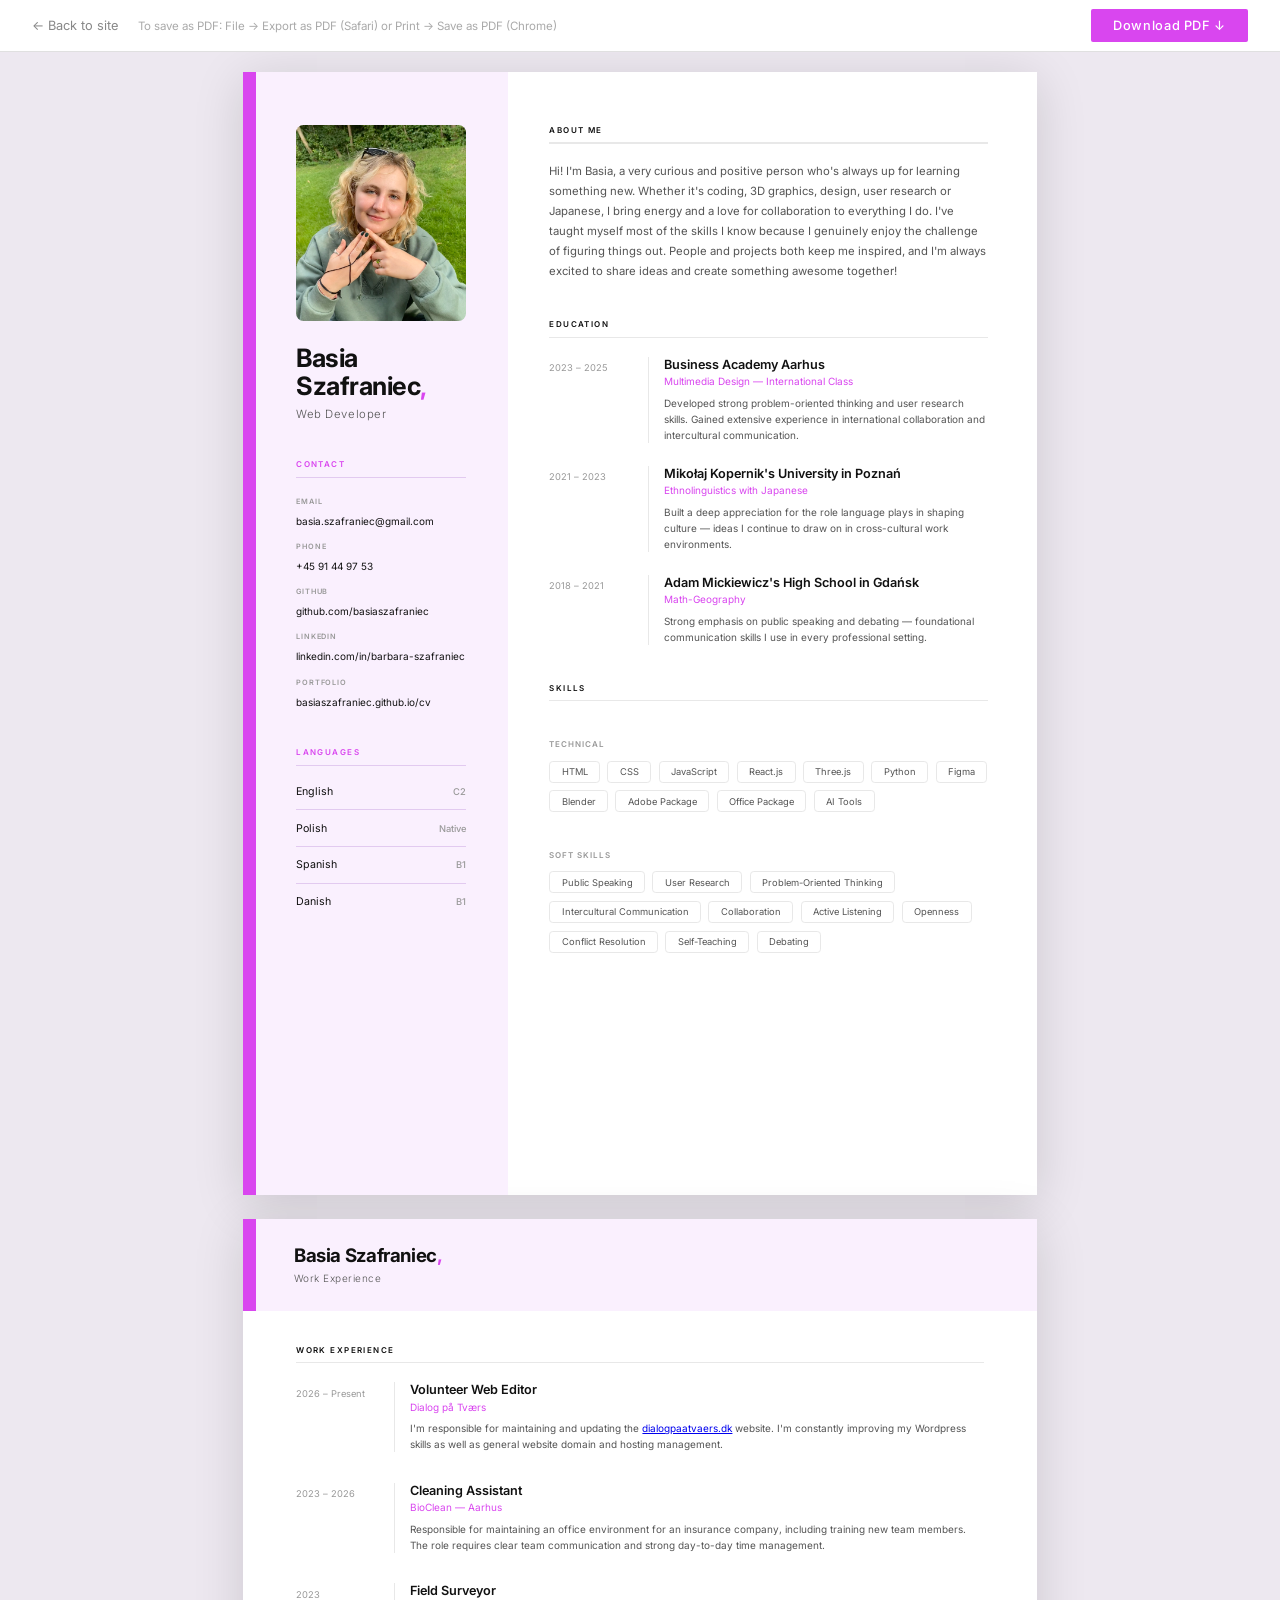
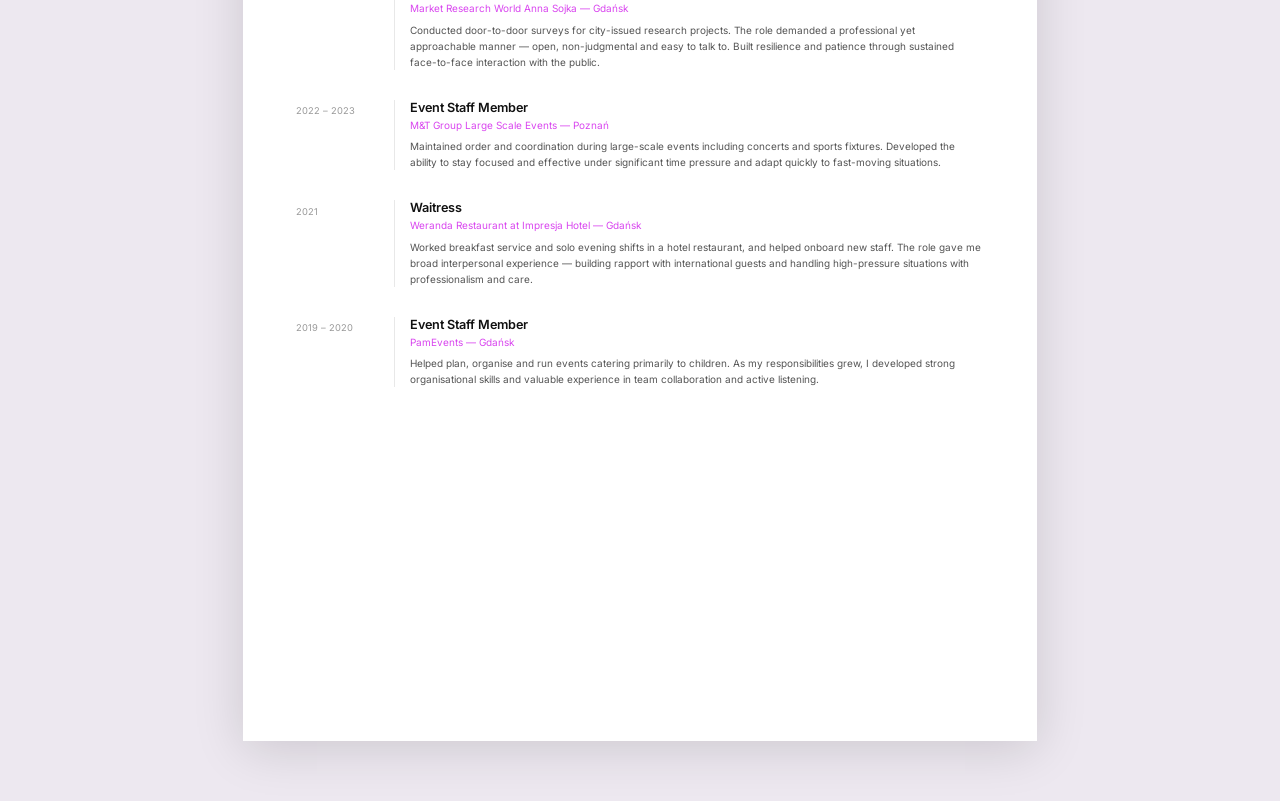
==== commit 8d46f5e7: "Remove margin from p2 card — flush to top-left corner" ====
--- a/cv-download.html
+++ b/cv-download.html
@@ -317,7 +317,7 @@
             background: var(--pink-light);
             border-left: 3.5mm solid var(--pink);
             padding: 7mm 10mm 7mm 10mm;
-            margin: 14mm 0 0 14mm;
+            margin: 0;
         }
 
         .p2-card-name {
@@ -536,7 +536,15 @@
                 <div class="m-rule"></div>
 
                 <div class="edu-item">
-                    <span class="edu-year">2023 – Present</span>
+                    <span class="edu-year">2026 – Present</span>
+                    <div class="edu-right">
+                        <div class="edu-school">Volunteer Web Editor</div>
+                        <span class="edu-field">Dialog på Tværs</span>
+                        <p class="edu-desc">I'm responsible for maintaining and updating the <a href="https://dialogpaatvaers.dk" target="_blank" rel="noopener noreferrer">dialogpaatvaers.dk</a> website. I'm constantly improving my Wordpress skills as well as general website domain and hosting management.</p>
+                    </div>
+                </div>
+                <div class="edu-item">
+                    <span class="edu-year">2023 – 2026</span>
                     <div class="edu-right">
                         <div class="edu-school">Cleaning Assistant</div>
                         <span class="edu-field">BioClean — Aarhus</span>
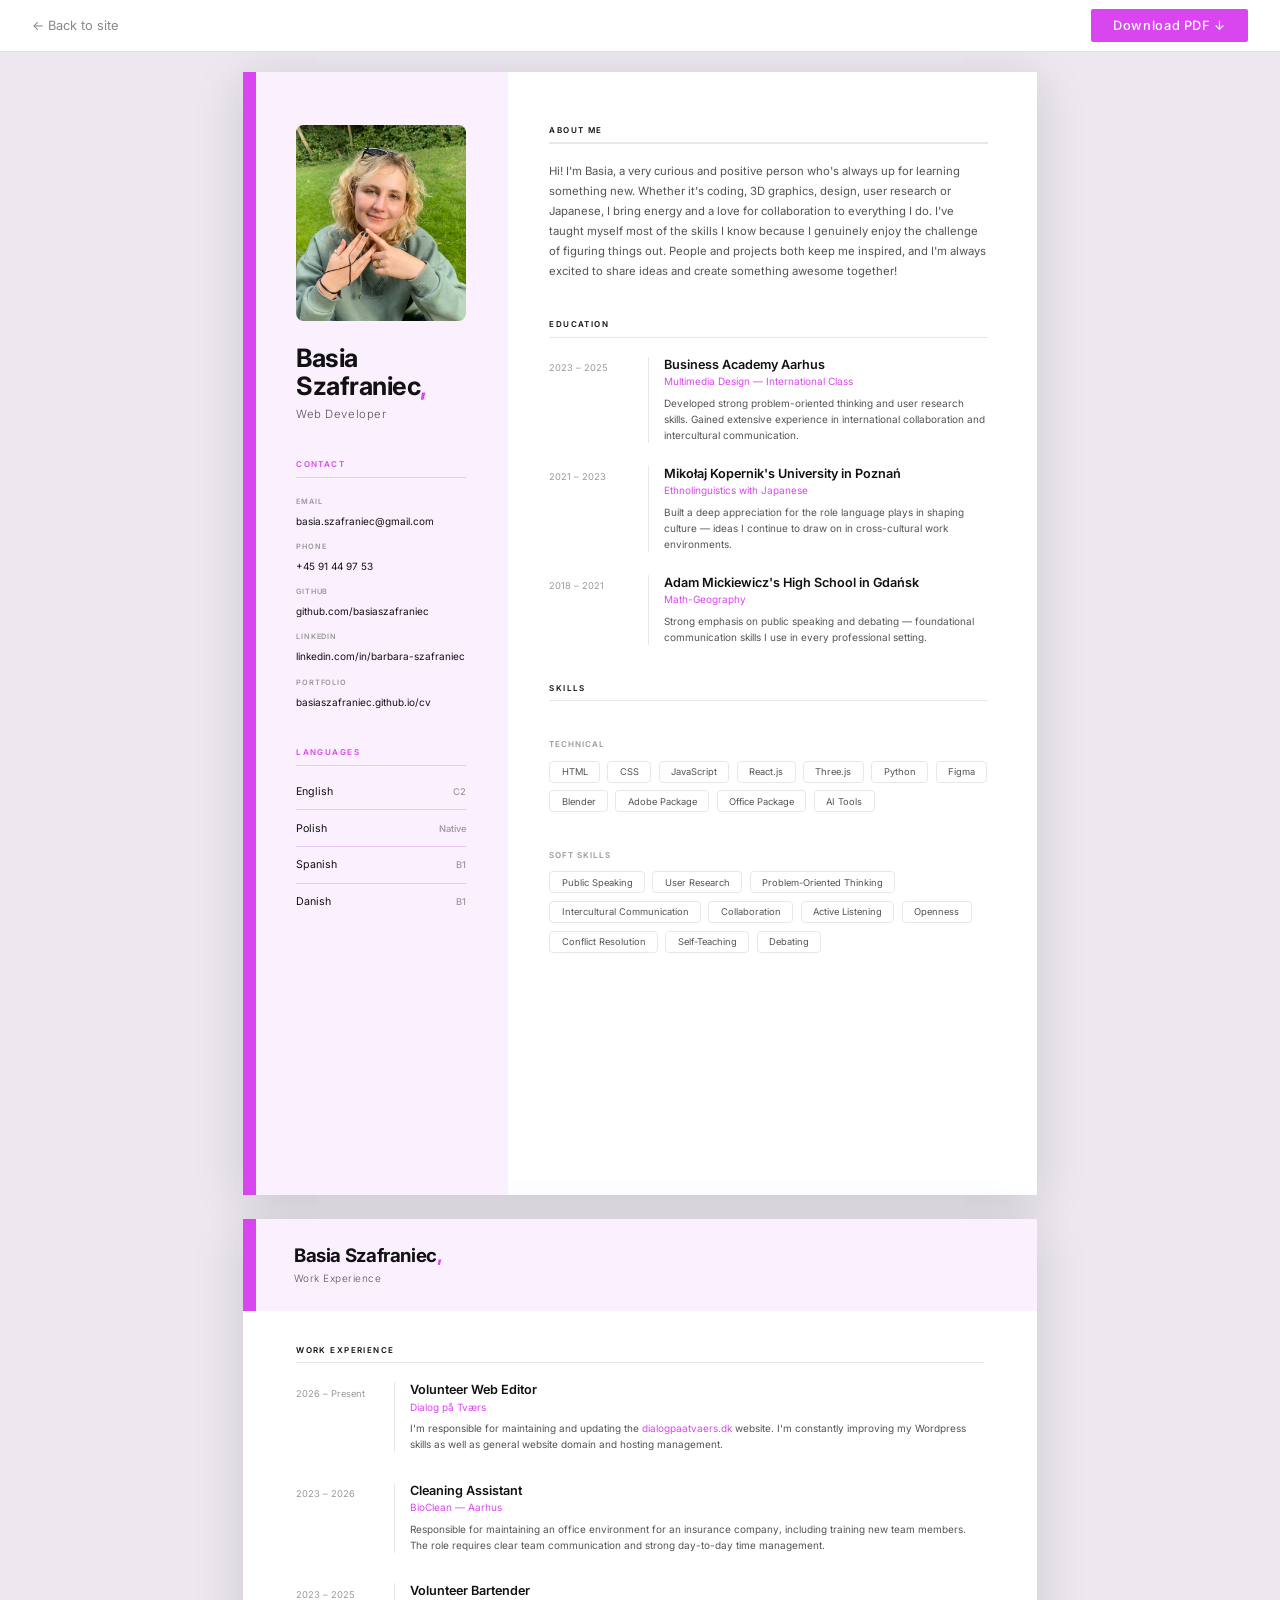
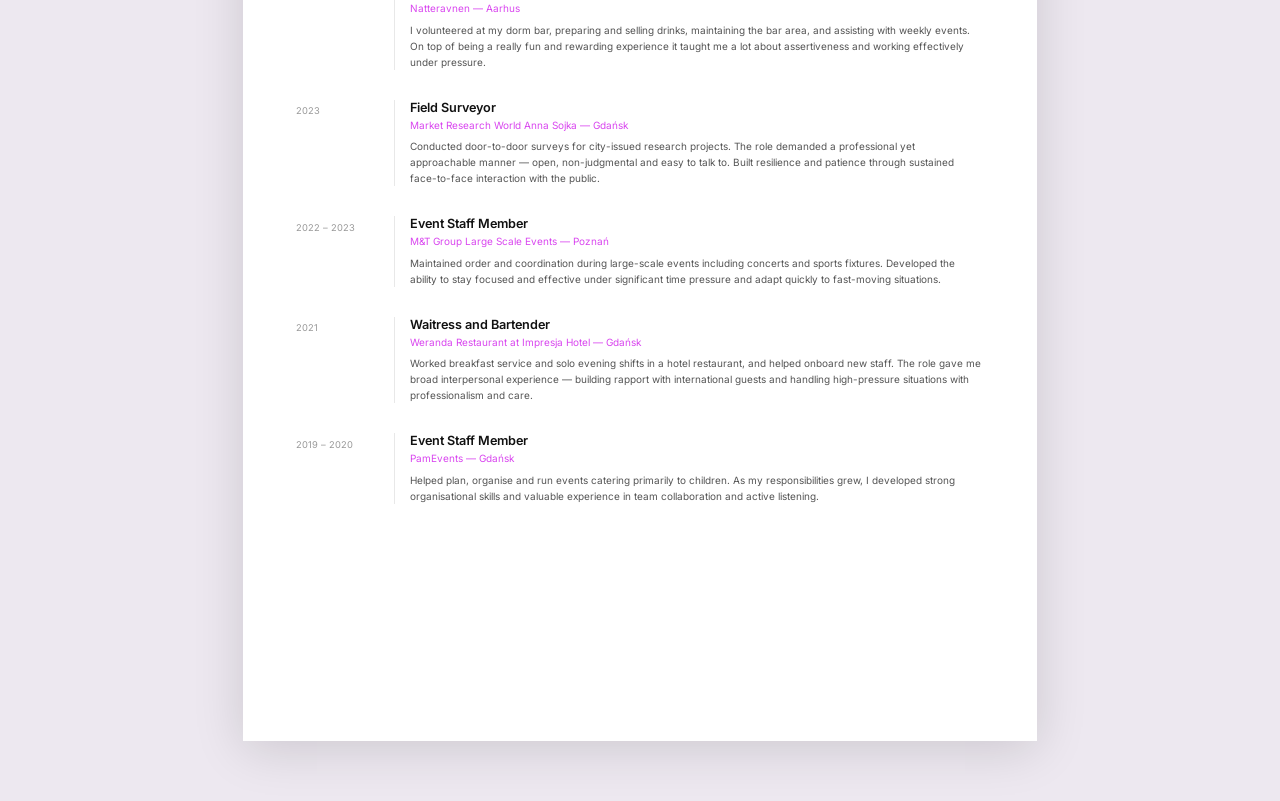
==== commit 8e19d986: "Update project data structure, CV edits, add web-os screenshot" ====
--- a/cv-download.html
+++ b/cv-download.html
@@ -27,6 +27,8 @@
             print-color-adjust: exact;
         }
 
+        a { color: var(--pink); text-decoration: none; }
+
         /* ── Screen print-bar ───────────────── */
         .print-bar {
             position: fixed;
@@ -367,7 +369,6 @@
     <div class="print-bar">
         <div class="print-bar-left">
             <a href="index.html">← Back to site</a>
-            <span class="print-note">To save as PDF: File → Export as PDF (Safari) or Print → Save as PDF (Chrome)</span>
         </div>
         <button class="btn-download" onclick="window.print()">Download PDF ↓</button>
     </div>
@@ -551,6 +552,14 @@
                         <p class="edu-desc">Responsible for maintaining an office environment for an insurance company, including training new team members. The role requires clear team communication and strong day-to-day time management.</p>
                     </div>
                 </div>
+                <div class="edu-item">
+                    <span class="edu-year">2023 – 2025</span>
+                    <div class="edu-right">
+                        <div class="edu-school">Volunteer Bartender</div>
+                        <span class="edu-field">Natteravnen — Aarhus</span>
+                        <p class="edu-desc">I volunteered at my dorm bar, preparing and selling drinks, maintaining the bar area, and assisting with weekly events. On top of being a really fun and rewarding experience it taught me a lot about assertiveness and working effectively under pressure.</p>
+                    </div>
+                </div>
 
                 <div class="edu-item">
                     <span class="edu-year">2023</span>
@@ -573,7 +582,7 @@
                 <div class="edu-item">
                     <span class="edu-year">2021</span>
                     <div class="edu-right">
-                        <div class="edu-school">Waitress</div>
+                        <div class="edu-school">Waitress and Bartender</div>
                         <span class="edu-field">Weranda Restaurant at Impresja Hotel — Gdańsk</span>
                         <p class="edu-desc">Worked breakfast service and solo evening shifts in a hotel restaurant, and helped onboard new staff. The role gave me broad interpersonal experience — building rapport with international guests and handling high-pressure situations with professionalism and care.</p>
                     </div>
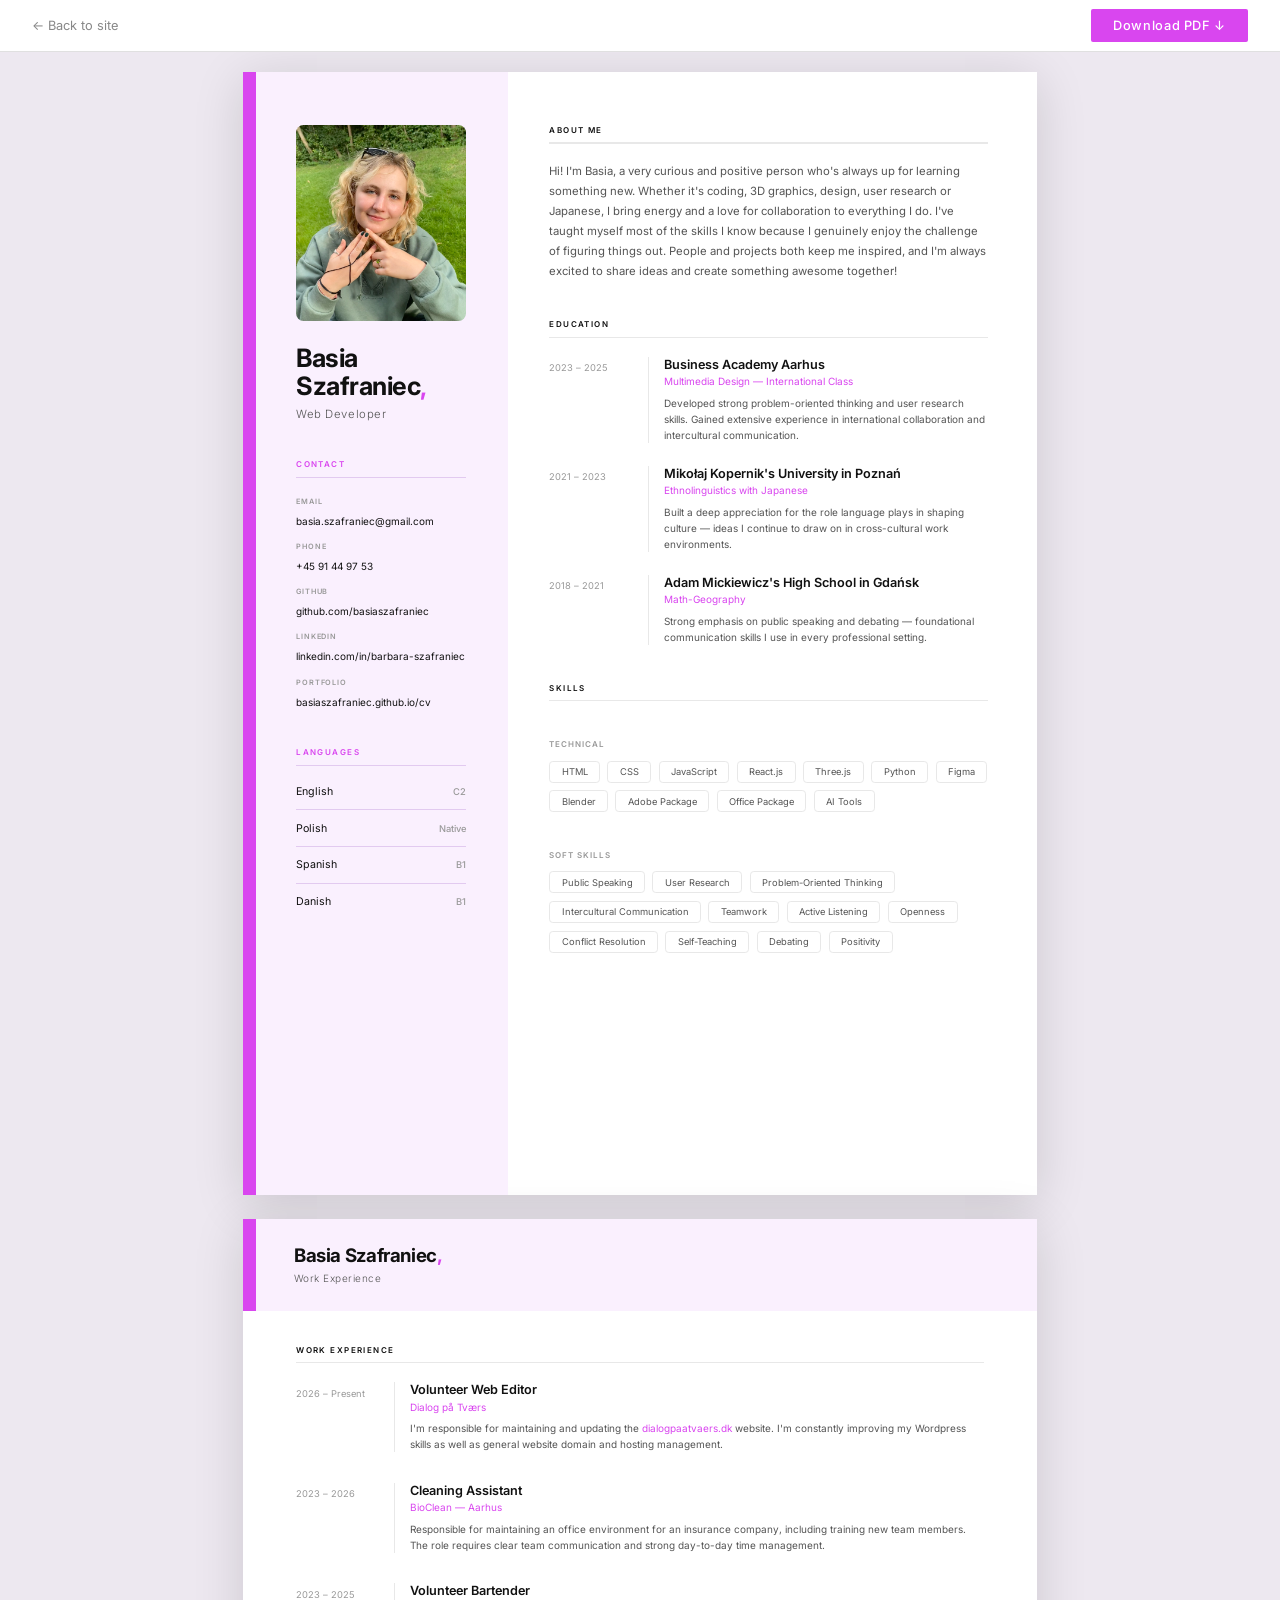
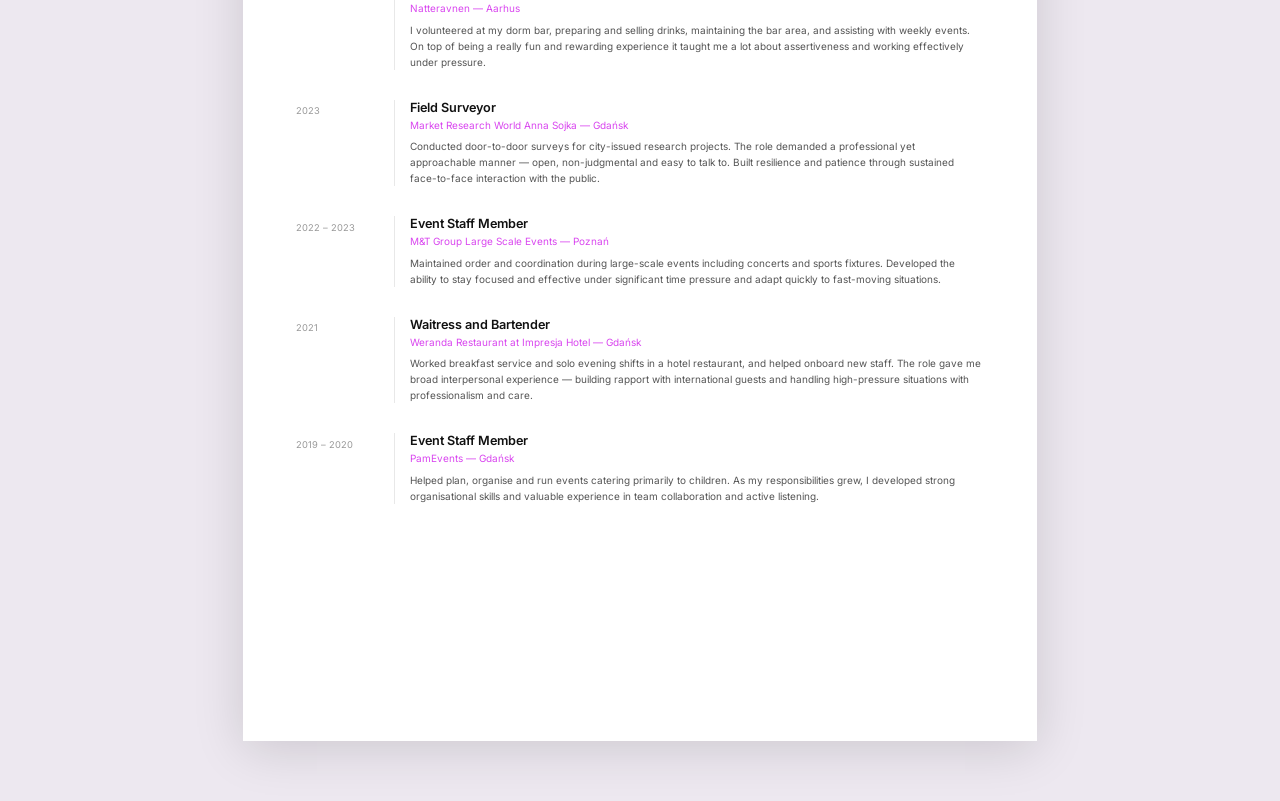
==== commit cd038929: "Update soft skills: Teamwork, Positivity; remove Cross-cultural Communication" ====
--- a/cv-download.html
+++ b/cv-download.html
@@ -510,12 +510,13 @@
                         <span class="skill-tag">User Research</span>
                         <span class="skill-tag">Problem-Oriented Thinking</span>
                         <span class="skill-tag">Intercultural Communication</span>
-                        <span class="skill-tag">Collaboration</span>
+                        <span class="skill-tag">Teamwork</span>
                         <span class="skill-tag">Active Listening</span>
                         <span class="skill-tag">Openness</span>
                         <span class="skill-tag">Conflict Resolution</span>
                         <span class="skill-tag">Self-Teaching</span>
                         <span class="skill-tag">Debating</span>
+                        <span class="skill-tag">Positivity</span>
                     </div>
                 </div>
 
